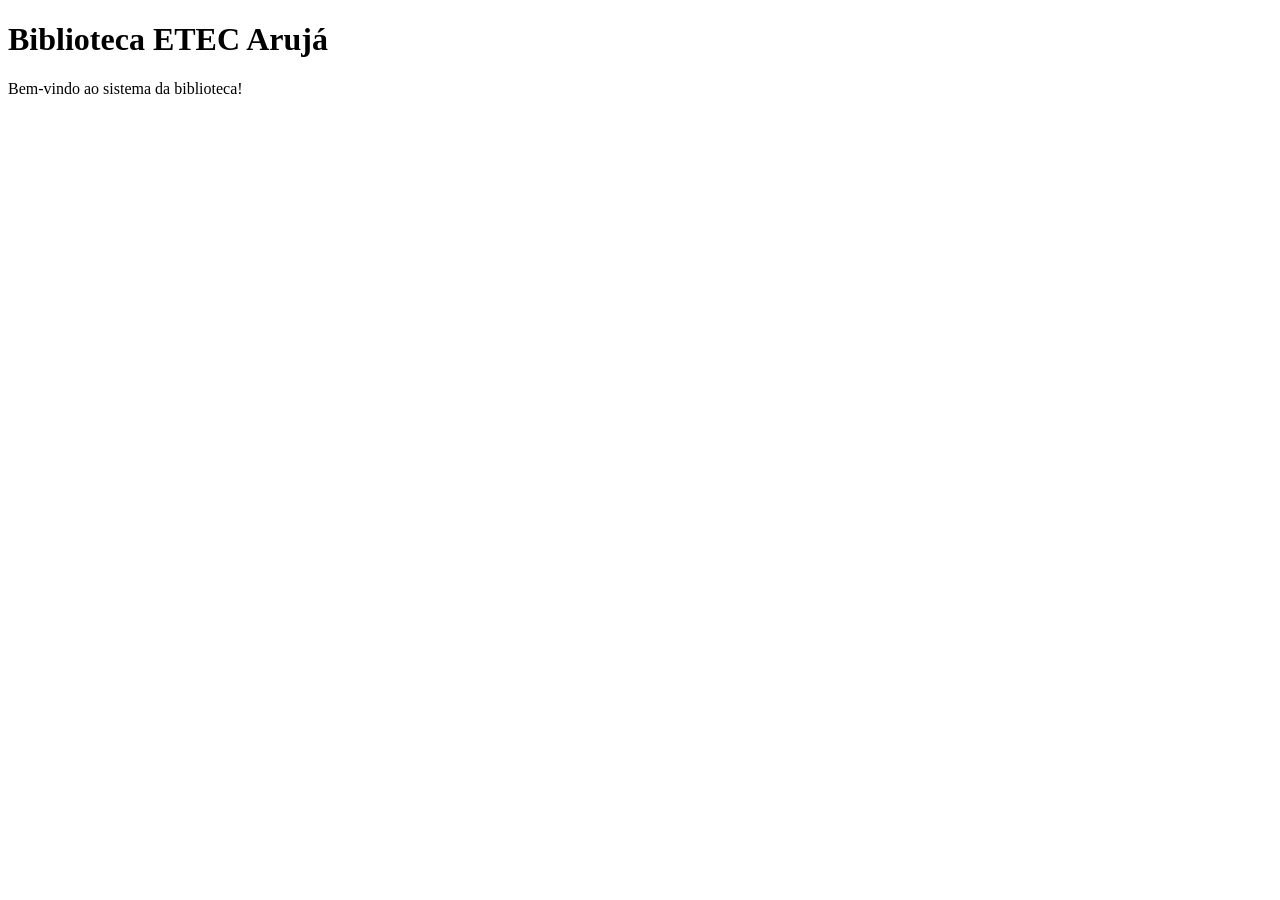
==== assets/teste.html @ e201c1d7 "Adiciona arquivo HTML de teste" ====
<!DOCTYPE html>
<html lang="pt-BR">
<head>
    <meta charset="UTF-8">
    <meta name="viewport" content="width=device-width, initial-scale=1.0">
    <title>Biblioteca ETEC Arujá</title>
</head>
<body>

    <h1>Biblioteca ETEC Arujá</h1>
    <p>Bem-vindo ao sistema da biblioteca!</p>

</body>
</html>
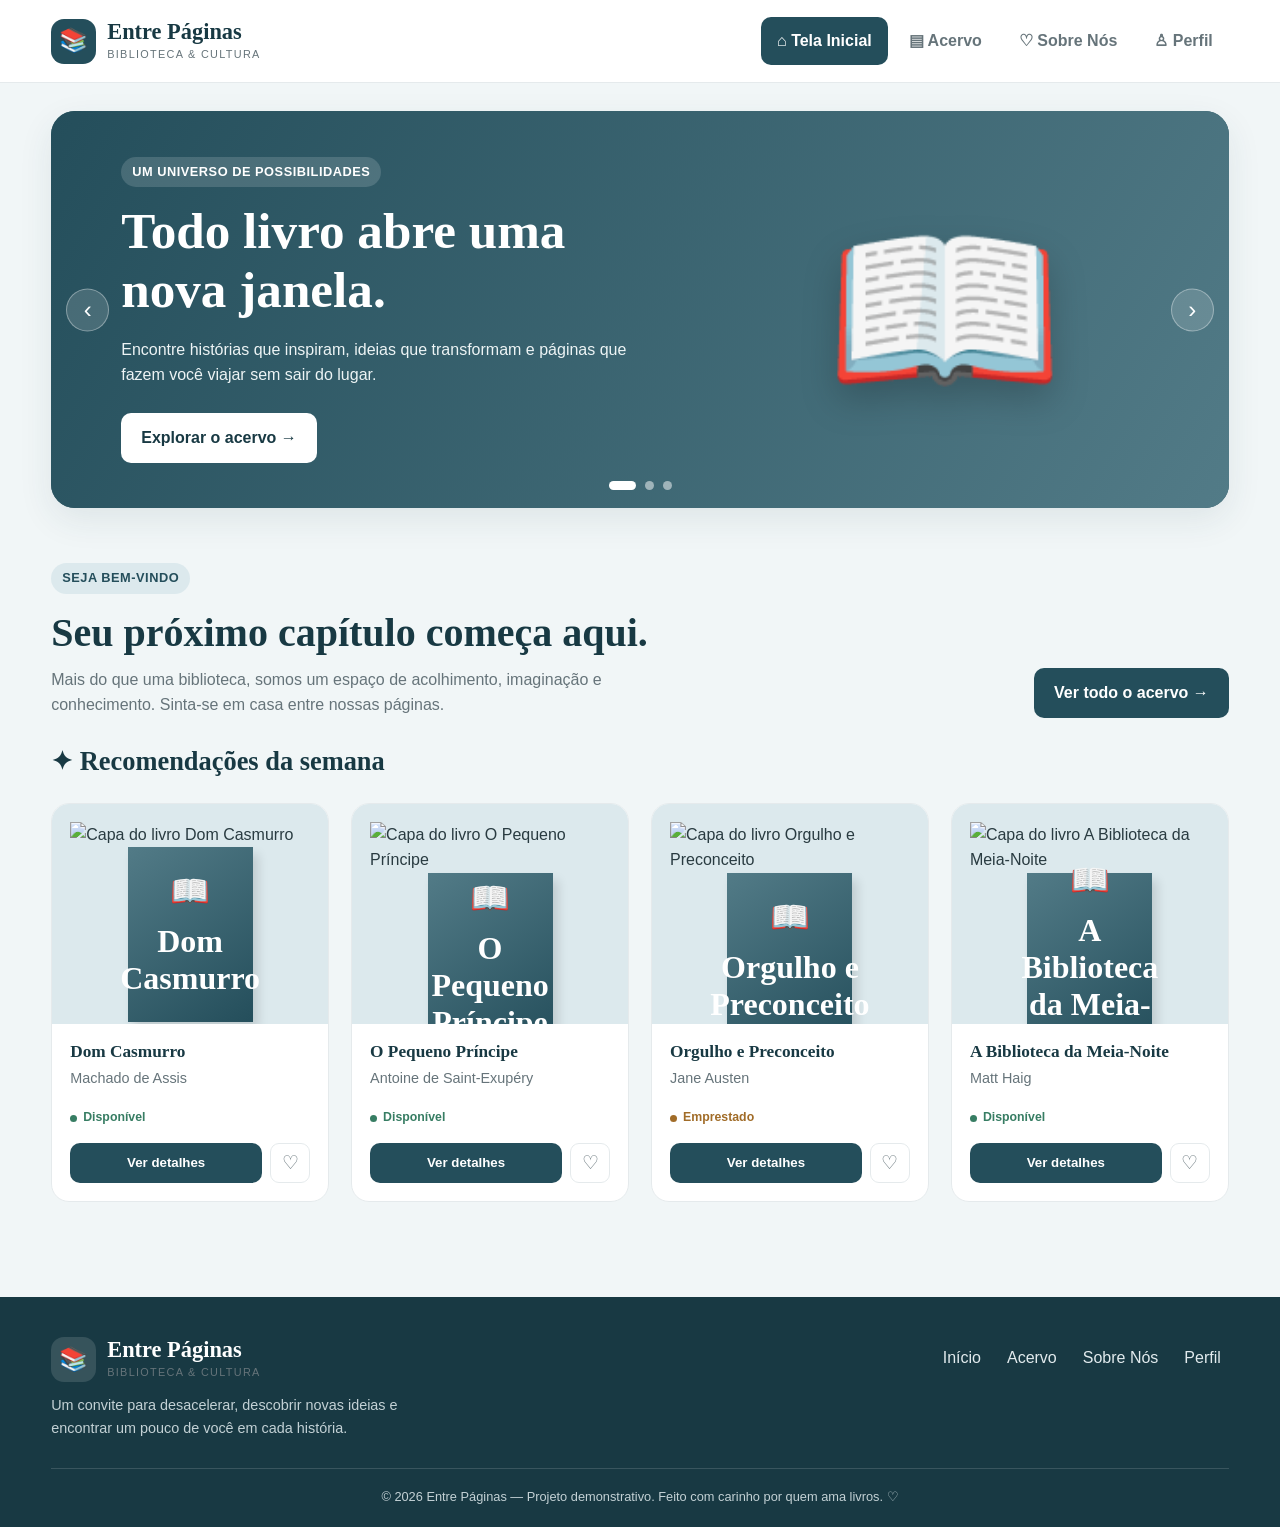
==== commit 2c6f8612: "Atualiza HTML e cadastro de usuários" ====
--- a/assets/teste.html
+++ b/assets/teste.html
@@ -1,15 +1,2167 @@
-
 <!DOCTYPE html>
 <html lang="pt-BR">
 <head>
-    <meta charset="UTF-8">
-    <meta name="viewport" content="width=device-width, initial-scale=1.0">
-    <title>Biblioteca ETEC Arujá</title>
+  <meta charset="UTF-8">
+  <meta name="viewport" content="width=device-width, initial-scale=1.0">
+  <meta name="theme-color" content="#244e5b">
+  <meta name="description" content="Descubra livros, participe de eventos e explore nossa biblioteca literária.">
+  <title>Entre Páginas | Biblioteca Literária</title>
+
+  <style>
+    /* ========================================
+       1. IDENTIDADE VISUAL E CONFIGURAÇÕES
+    ======================================== */
+    :root {
+      --azul-petroleo: #244e5b;
+      --azul-escuro: #183943;
+      --azul-medio: #688b98;
+      --azul-claro: #dce9ed;
+      --azul-gelo: #f1f6f7;
+      --branco: #ffffff;
+      --cinza: #66747a;
+      --cinza-claro: #e5eaec;
+      --texto: #293b41;
+      --verde: #377d63;
+      --dourado: #c49a58;
+      --sombra: 0 12px 35px rgba(31, 65, 76, 0.09);
+      --raio: 18px;
+    }
+
+    * {
+      margin: 0;
+      padding: 0;
+      box-sizing: border-box;
+    }
+
+    html {
+      scroll-behavior: smooth;
+      scroll-padding-top: 100px;
+    }
+
+    body {
+      font-family: "Segoe UI", Arial, sans-serif;
+      background: var(--azul-gelo);
+      color: var(--texto);
+      line-height: 1.6;
+    }
+
+    button, input {
+      font: inherit;
+    }
+
+    button {
+      cursor: pointer;
+    }
+
+    button:focus-visible, input:focus-visible, a:focus-visible {
+      outline: 3px solid var(--dourado);
+      outline-offset: 3px;
+    }
+
+    img {
+      max-width: 100%;
+      display: block;
+    }
+
+    .container {
+      width: min(1180px, 92%);
+      margin: 0 auto;
+    }
+
+    .botao {
+      border: none;
+      border-radius: 10px;
+      padding: 12px 20px;
+      background: var(--azul-petroleo);
+      color: var(--branco);
+      font-weight: 600;
+      transition: background .25s, transform .25s;
+    }
+
+    .botao:hover {
+      background: var(--azul-escuro);
+      transform: translateY(-2px);
+    }
+
+    .botao-secundario {
+      background: var(--branco);
+      color: var(--azul-petroleo);
+      border: 1px solid var(--azul-claro);
+    }
+
+    .botao-secundario:hover {
+      background: var(--azul-claro);
+      color: var(--azul-escuro);
+    }
+
+    .secao {
+      padding: 65px 0;
+    }
+
+    .titulo-secao {
+      color: var(--azul-escuro);
+      font-family: Georgia, "Times New Roman", serif;
+      font-size: clamp(1.8rem, 4vw, 2.5rem);
+      margin-bottom: 10px;
+      line-height: 1.2;
+    }
+
+    .subtitulo-secao {
+      color: var(--cinza);
+      margin-bottom: 30px;
+    }
+
+    .etiqueta {
+      display: inline-block;
+      color: var(--azul-petroleo);
+      background: var(--azul-claro);
+      padding: 5px 11px;
+      border-radius: 30px;
+      font-size: .8rem;
+      font-weight: 700;
+      letter-spacing: .04em;
+      margin-bottom: 15px;
+    }
+
+    /* ========================================
+       2. CABEÇALHO E MENU SUPERIOR FIXO
+    ======================================== */
+    .navbar-superior {
+      position: sticky;
+      top: 0;
+      z-index: 1000;
+      background: rgba(255, 255, 255, .96);
+      backdrop-filter: blur(12px);
+      border-bottom: 1px solid var(--cinza-claro);
+    }
+
+    .navbar-interno {
+      min-height: 82px;
+      display: flex;
+      align-items: center;
+      justify-content: space-between;
+      gap: 24px;
+    }
+
+    .logo {
+      display: flex;
+      align-items: center;
+      gap: 11px;
+      color: var(--azul-escuro);
+      text-decoration: none;
+      flex-shrink: 0;
+    }
+
+    .logo-icone {
+      width: 45px;
+      height: 45px;
+      display: grid;
+      place-items: center;
+      background: var(--azul-petroleo);
+      color: white;
+      border-radius: 13px;
+      font-size: 1.45rem;
+    }
+
+    .logo-nome {
+      display: block;
+      font: 700 1.4rem Georgia, serif;
+      line-height: 1.2;
+    }
+
+    .logo-descricao {
+      display: block;
+      font-size: .68rem;
+      color: var(--cinza);
+      letter-spacing: .12em;
+      text-transform: uppercase;
+    }
+
+    .navbar-abas {
+      display: flex;
+      align-items: center;
+      gap: 5px;
+    }
+
+    .aba-botao {
+      border: none;
+      background: transparent;
+      color: var(--cinza);
+      padding: 11px 16px;
+      border-radius: 10px;
+      font-weight: 600;
+      transition: all .25s;
+      white-space: nowrap;
+    }
+
+    .aba-botao:hover {
+      background: var(--azul-gelo);
+      color: var(--azul-petroleo);
+    }
+
+    .aba-botao.ativo {
+      background: var(--azul-petroleo);
+      color: white;
+    }
+
+    .menu-mobile {
+      display: none;
+      border: 1px solid var(--cinza-claro);
+      background: white;
+      color: var(--azul-petroleo);
+      border-radius: 9px;
+      padding: 8px 12px;
+      font-size: 1.3rem;
+    }
+
+    /* ========================================
+       3. SISTEMA DE PÁGINAS / SPA
+    ======================================== */
+    .pagina-conteudo {
+      display: none;
+      min-height: 70vh;
+      animation: entrada .4s ease both;
+    }
+
+    .pagina-conteudo.ativa {
+      display: block;
+    }
+
+    @keyframes entrada {
+      from {
+        opacity: 0;
+        transform: translateY(9px);
+      }
+      to {
+        opacity: 1;
+        transform: translateY(0);
+      }
+    }
+
+    /* ========================================
+       4. CARROSSEL DA TELA INICIAL
+    ======================================== */
+    .carrossel-container {
+      position: relative;
+      overflow: hidden;
+      min-height: 390px;
+      margin-top: 28px;
+      border-radius: 24px;
+      background: var(--azul-petroleo);
+      color: white;
+      box-shadow: var(--sombra);
+    }
+
+    .carrossel-slides {
+      position: relative;
+      min-height: 390px;
+    }
+
+    .slide {
+      position: absolute;
+      inset: 0;
+      display: grid;
+      grid-template-columns: 1.15fr .85fr;
+      align-items: center;
+      gap: 30px;
+      padding: 45px 70px;
+      opacity: 0;
+      visibility: hidden;
+      transform: translateX(18px);
+      transition: opacity .55s ease, transform .55s ease, visibility .55s;
+      background: linear-gradient(120deg, #244e5b, #527b87);
+    }
+
+    .slide:nth-child(2) {
+      background: linear-gradient(120deg, #374e59, #829da5);
+    }
+
+    .slide:nth-child(3) {
+      background: linear-gradient(120deg, #244e5b, #777b79);
+    }
+
+    .slide.ativo {
+      position: relative;
+      opacity: 1;
+      visibility: visible;
+      transform: translateX(0);
+    }
+
+    .slide-texto {
+      max-width: 560px;
+    }
+
+    .slide .etiqueta {
+      background: rgba(255,255,255,.15);
+      color: white;
+    }
+
+    .slide h2 {
+      font: 700 clamp(2rem, 4vw, 3.3rem)/1.15 Georgia, serif;
+      margin-bottom: 17px;
+    }
+
+    .slide p {
+      color: #edf4f5;
+      margin-bottom: 25px;
+      max-width: 510px;
+    }
+
+    .slide .botao {
+      background: white;
+      color: var(--azul-escuro);
+    }
+
+    .slide-ilustracao {
+      display: grid;
+      place-items: center;
+      min-height: 240px;
+      font-size: clamp(7rem, 16vw, 12rem);
+      filter: drop-shadow(0 16px 18px rgba(0,0,0,.2));
+    }
+
+    .carrossel-seta {
+      position: absolute;
+      z-index: 3;
+      top: 50%;
+      transform: translateY(-50%);
+      width: 43px;
+      height: 43px;
+      border-radius: 50%;
+      border: 1px solid rgba(255,255,255,.35);
+      background: rgba(255,255,255,.15);
+      color: white;
+      font-size: 1.5rem;
+      display: grid;
+      place-items: center;
+      transition: background .2s;
+    }
+
+    .carrossel-seta:hover {
+      background: rgba(255,255,255,.3);
+    }
+
+    .carrossel-anterior { left: 15px; }
+    .carrossel-proximo { right: 15px; }
+
+    .carrossel-indicadores {
+      position: absolute;
+      bottom: 18px;
+      left: 0;
+      right: 0;
+      display: flex;
+      justify-content: center;
+      gap: 9px;
+      z-index: 5;
+    }
+
+    .indicador {
+      border: none;
+      width: 9px;
+      height: 9px;
+      border-radius: 50px;
+      background: rgba(255,255,255,.5);
+      transition: width .25s, background .25s;
+    }
+
+    .indicador.ativo {
+      width: 27px;
+      background: white;
+    }
+
+    /* ========================================
+       5. BOAS-VINDAS E RECOMENDAÇÕES
+    ======================================== */
+    .boas-vindas {
+      padding-top: 55px;
+    }
+
+    .boas-vindas-topo {
+      display: flex;
+      align-items: end;
+      justify-content: space-between;
+      gap: 20px;
+      margin-bottom: 28px;
+    }
+
+    .boas-vindas-topo p {
+      max-width: 640px;
+      color: var(--cinza);
+    }
+
+    .grade-livros {
+      display: grid;
+      grid-template-columns: repeat(4, minmax(0, 1fr));
+      gap: 22px;
+    }
+
+    .card-livro {
+      min-width: 0;
+      background: white;
+      border: 1px solid var(--cinza-claro);
+      border-radius: var(--raio);
+      overflow: hidden;
+      transition: transform .25s, box-shadow .25s;
+    }
+
+    .card-livro:hover {
+      transform: translateY(-5px);
+      box-shadow: var(--sombra);
+    }
+
+    .livro-capa {
+      height: 220px;
+      position: relative;
+      overflow: hidden;
+      display: grid;
+      place-items: center;
+      padding: 18px;
+      background: #dce9ed;
+    }
+
+    .livro-capa img {
+      width: 100%;
+      height: 100%;
+      object-fit: contain;
+      transition: transform .3s;
+    }
+
+    .card-livro:hover .livro-capa img {
+      transform: scale(1.04);
+    }
+
+    .livro-fallback {
+      width: 125px;
+      height: 175px;
+      display: flex;
+      flex-direction: column;
+      justify-content: center;
+      align-items: center;
+      gap: 13px;
+      padding: 15px;
+      color: white;
+      text-align: center;
+      font: 700 1.05rem Georgia, serif;
+      box-shadow: 5px 7px 10px #0002;
+      background: linear-gradient(145deg, #527b87, #244e5b);
+    }
+
+    .livro-fallback span {
+      font-size: 2rem;
+    }
+
+    .livro-info {
+      padding: 18px;
+    }
+
+    .livro-info h3 {
+      font: 700 1.08rem Georgia, serif;
+      color: var(--azul-escuro);
+      margin-bottom: 5px;
+    }
+
+    .livro-autor {
+      font-size: .9rem;
+      color: var(--cinza);
+      margin-bottom: 14px;
+    }
+
+    .status-livro {
+      display: inline-flex;
+      align-items: center;
+      gap: 6px;
+      font-size: .77rem;
+      font-weight: 700;
+      margin-bottom: 15px;
+    }
+
+    .status-livro::before {
+      content: "";
+      width: 7px;
+      height: 7px;
+      border-radius: 50%;
+      background: currentColor;
+    }
+
+    .disponivel { color: var(--verde); }
+    .emprestado { color: #a16c28; }
+
+    .livro-acoes {
+      display: flex;
+      gap: 8px;
+      align-items: center;
+    }
+
+    .livro-acoes .botao {
+      padding: 9px 12px;
+      font-size: .83rem;
+      flex: 1;
+    }
+
+    .favorito-botao {
+      background: white;
+      color: var(--cinza);
+      border: 1px solid var(--cinza-claro);
+      border-radius: 9px;
+      width: 40px;
+      height: 40px;
+      flex-shrink: 0;
+      font-size: 1.2rem;
+    }
+
+    .favorito-botao.marcado {
+      color: #c34d65;
+      background: #fff0f3;
+      border-color: #f3c5ce;
+    }
+
+    /* ========================================
+       6. BARRA DE BUSCA E FILTROS
+    ======================================== */
+    .acervo-cabecalho {
+      padding: 48px 0 30px;
+      background: linear-gradient(120deg, #dce9ed, #f1f6f7);
+    }
+
+    .acervo-cabecalho p {
+      color: var(--cinza);
+      margin-top: 10px;
+    }
+
+    .busca-container {
+      margin-top: 25px;
+      display: flex;
+      gap: 12px;
+      max-width: 700px;
+    }
+
+    .busca-input {
+      min-width: 0;
+      flex: 1;
+      padding: 14px 17px;
+      border: 1px solid #d1dfe3;
+      background: white;
+      color: var(--texto);
+      border-radius: 11px;
+    }
+
+    .filtros-acervo {
+      display: flex;
+      gap: 10px;
+      flex-wrap: wrap;
+      margin-bottom: 25px;
+    }
+
+    .filtro-botao {
+      background: white;
+      border: 1px solid var(--cinza-claro);
+      color: var(--cinza);
+      border-radius: 25px;
+      padding: 8px 16px;
+      font-size: .9rem;
+    }
+
+    .filtro-botao.ativo {
+      background: var(--azul-petroleo);
+      color: white;
+      border-color: var(--azul-petroleo);
+    }
+
+    .resultado-contagem {
+      color: var(--cinza);
+      font-size: .9rem;
+      margin-bottom: 20px;
+    }
+
+    .mensagem-vazia {
+      padding: 40px 20px;
+      background: white;
+      border-radius: var(--raio);
+      text-align: center;
+      color: var(--cinza);
+    }
+
+    /* ========================================
+       7. SOBRE NÓS
+    ======================================== */
+    .sobre-intro {
+      display: grid;
+      grid-template-columns: 1fr 1fr;
+      gap: 45px;
+      align-items: center;
+    }
+
+    .sobre-ilustracao {
+      min-height: 340px;
+      display: grid;
+      place-items: center;
+      border-radius: 24px;
+      background: linear-gradient(140deg, #dce9ed, #b7cdd3);
+      font-size: 10rem;
+    }
+
+    .sobre-texto p {
+      color: var(--cinza);
+      margin: 16px 0;
+    }
+
+    .valores-grade {
+      display: grid;
+      grid-template-columns: repeat(3, 1fr);
+      gap: 20px;
+      margin-top: 45px;
+    }
+
+    .valor-card {
+      background: white;
+      border: 1px solid var(--cinza-claro);
+      padding: 27px;
+      border-radius: var(--raio);
+    }
+
+    .valor-icone {
+      width: 50px;
+      height: 50px;
+      border-radius: 14px;
+      background: var(--azul-claro);
+      display: grid;
+      place-items: center;
+      font-size: 1.5rem;
+      margin-bottom: 17px;
+    }
+
+    .valor-card h3 {
+      font: 700 1.2rem Georgia, serif;
+      margin-bottom: 10px;
+      color: var(--azul-escuro);
+    }
+
+    .valor-card p {
+      font-size: .92rem;
+      color: var(--cinza);
+    }
+
+    .contato-grade {
+      display: grid;
+      grid-template-columns: 1fr 1fr;
+      gap: 22px;
+      margin-top: 35px;
+    }
+
+    .contato-card {
+      background: white;
+      padding: 28px;
+      border-radius: var(--raio);
+      border: 1px solid var(--cinza-claro);
+    }
+
+    .contato-card p {
+      color: var(--cinza);
+      margin-top: 10px;
+    }
+
+    /* ========================================
+       8. PERFIL DO LEITOR
+    ======================================== */
+    .perfil-cabecalho {
+      padding: 48px 0;
+      background: linear-gradient(120deg, #dce9ed, #f1f6f7);
+    }
+
+    .perfil-identidade {
+      display: flex;
+      align-items: center;
+      gap: 22px;
+    }
+
+    .avatar {
+      width: 90px;
+      height: 90px;
+      flex-shrink: 0;
+      border-radius: 50%;
+      background: var(--azul-petroleo);
+      color: white;
+      display: grid;
+      place-items: center;
+      font-size: 2rem;
+      border: 5px solid white;
+      box-shadow: var(--sombra);
+    }
+
+    .perfil-identidade h1 {
+      font: 700 2rem Georgia, serif;
+      color: var(--azul-escuro);
+    }
+
+    .perfil-identidade p {
+      color: var(--cinza);
+    }
+
+    .perfil-resumo {
+      display: grid;
+      grid-template-columns: repeat(3, 1fr);
+      gap: 18px;
+      margin-top: 30px;
+    }
+
+    .estatistica-card {
+      padding: 22px;
+      background: white;
+      border: 1px solid var(--cinza-claro);
+      border-radius: var(--raio);
+    }
+
+    .estatistica-card span {
+      color: var(--cinza);
+      font-size: .9rem;
+    }
+
+    .estatistica-card strong {
+      display: block;
+      color: var(--azul-petroleo);
+      font-size: 2rem;
+      margin-top: 6px;
+    }
+
+    .perfil-bloco {
+      margin-top: 38px;
+    }
+
+    .perfil-bloco h2 {
+      font: 700 1.6rem Georgia, serif;
+      margin-bottom: 20px;
+      color: var(--azul-escuro);
+    }
+
+    .emprestimo-item {
+      display: flex;
+      align-items: center;
+      justify-content: space-between;
+      gap: 18px;
+      background: white;
+      padding: 20px;
+      border-radius: 14px;
+      border: 1px solid var(--cinza-claro);
+      margin-bottom: 12px;
+    }
+
+    .emprestimo-item p {
+      color: var(--cinza);
+      font-size: .9rem;
+    }
+
+    .perfil-vazio {
+      padding: 25px;
+      background: white;
+      border-radius: 14px;
+      color: var(--cinza);
+      border: 1px solid var(--cinza-claro);
+    }
+
+    /* ========================================
+       9. RODAPÉ
+    ======================================== */
+    .rodape {
+      background: var(--azul-escuro);
+      color: white;
+      margin-top: 30px;
+      padding: 40px 0 20px;
+    }
+
+    .rodape-superior {
+      display: flex;
+      justify-content: space-between;
+      align-items: start;
+      gap: 25px;
+      padding-bottom: 28px;
+    }
+
+    .rodape .logo {
+      color: white;
+    }
+
+    .rodape .logo-icone {
+      background: rgba(255,255,255,.13);
+    }
+
+    .rodape p {
+      color: #c3d1d5;
+      font-size: .9rem;
+      max-width: 390px;
+      margin-top: 12px;
+    }
+
+    .rodape-links {
+      display: flex;
+      gap: 10px;
+      flex-wrap: wrap;
+    }
+
+    .rodape-links button {
+      border: none;
+      background: transparent;
+      color: #e2ebee;
+      padding: 8px;
+    }
+
+    .rodape-links button:hover {
+      text-decoration: underline;
+    }
+
+    .rodape-final {
+      border-top: 1px solid #ffffff24;
+      padding-top: 18px;
+      text-align: center;
+      color: #c3d1d5;
+      font-size: .8rem;
+    }
+
+    /* ========================================
+       10. NOTIFICAÇÕES E MODAL
+    ======================================== */
+    .notificacao {
+      position: fixed;
+      bottom: 22px;
+      right: 22px;
+      z-index: 2000;
+      width: min(370px, calc(100% - 44px));
+      padding: 16px 20px;
+      background: var(--azul-escuro);
+      color: white;
+      border-radius: 12px;
+      box-shadow: var(--sombra);
+      opacity: 0;
+      transform: translateY(15px);
+      pointer-events: none;
+      transition: opacity .25s, transform .25s;
+    }
+
+    .notificacao.visivel {
+      opacity: 1;
+      transform: translateY(0);
+    }
+
+    .modal-fundo {
+      position: fixed;
+      inset: 0;
+      z-index: 3000;
+      padding: 20px;
+      background: rgba(16, 36, 42, .65);
+      display: none;
+      place-items: center;
+    }
+
+    .modal-fundo.aberto {
+      display: grid;
+    }
+
+    .modal-conteudo {
+      width: min(480px, 100%);
+      background: white;
+      border-radius: 20px;
+      padding: 30px;
+      box-shadow: var(--sombra);
+      animation: entrada .25s ease;
+    }
+
+    .modal-topo {
+      display: flex;
+      justify-content: space-between;
+      gap: 15px;
+      align-items: start;
+      margin-bottom: 15px;
+    }
+
+    .modal-topo h2 {
+      font: 700 1.6rem Georgia, serif;
+      color: var(--azul-escuro);
+    }
+
+    .modal-fechar {
+      border: none;
+      background: var(--azul-gelo);
+      color: var(--azul-petroleo);
+      border-radius: 8px;
+      padding: 5px 11px;
+      font-size: 1.3rem;
+    }
+
+    .modal-conteudo p {
+      color: var(--cinza);
+      margin-bottom: 15px;
+    }
+
+    .modal-acoes {
+      display: flex;
+      gap: 10px;
+      flex-wrap: wrap;
+      margin-top: 22px;
+    }
+
+    /* ========================================
+       11. RESPONSIVIDADE
+    ======================================== */
+    @media (max-width: 950px) {
+      .navbar-interno {
+        flex-wrap: wrap;
+        padding: 14px 0;
+      }
+
+      .grade-livros {
+        grid-template-columns: repeat(3, minmax(0, 1fr));
+      }
+
+      .slide {
+        padding: 40px 55px;
+      }
+
+      .slide-ilustracao {
+        font-size: 8rem;
+      }
+    }
+
+    @media (max-width: 700px) {
+      .navbar-interno {
+        min-height: 72px;
+      }
+
+      .menu-mobile {
+        display: block;
+      }
+
+      .navbar-abas {
+        display: none;
+        width: 100%;
+        flex-direction: column;
+        align-items: stretch;
+        padding-bottom: 5px;
+      }
+
+      .navbar-abas.aberto {
+        display: flex;
+      }
+
+      .aba-botao {
+        text-align: left;
+        padding: 12px 15px;
+      }
+
+      .carrossel-container {
+        margin-top: 18px;
+        border-radius: 18px;
+      }
+
+      .carrossel-slides {
+        min-height: 510px;
+      }
+
+      .slide {
+        grid-template-columns: 1fr;
+        grid-template-rows: 1fr auto;
+        gap: 5px;
+        padding: 35px 38px 55px;
+        text-align: center;
+      }
+
+      .slide-texto {
+        margin: auto;
+      }
+
+      .slide-ilustracao {
+        min-height: 115px;
+        font-size: 5rem;
+      }
+
+      .carrossel-anterior { left: 7px; }
+      .carrossel-proximo { right: 7px; }
+
+      .boas-vindas-topo {
+        align-items: start;
+        flex-direction: column;
+      }
+
+      .grade-livros {
+        grid-template-columns: repeat(2, minmax(0, 1fr));
+        gap: 14px;
+      }
+
+      .livro-capa {
+        height: 175px;
+        padding: 12px;
+      }
+
+      .livro-fallback {
+        width: 100px;
+        height: 140px;
+        font-size: .9rem;
+      }
+
+      .livro-info {
+        padding: 13px;
+      }
+
+      .livro-info h3 {
+        font-size: .98rem;
+      }
+
+      .livro-acoes {
+        flex-wrap: wrap;
+      }
+
+      .livro-acoes .botao {
+        padding: 8px;
+      }
+
+      .sobre-intro {
+        grid-template-columns: 1fr;
+        gap: 25px;
+      }
+
+      .sobre-ilustracao {
+        min-height: 230px;
+        font-size: 7rem;
+      }
+
+      .valores-grade {
+        grid-template-columns: 1fr;
+      }
+
+      .contato-grade {
+        grid-template-columns: 1fr;
+      }
+
+      .perfil-resumo {
+        grid-template-columns: 1fr;
+      }
+
+      .perfil-identidade h1 {
+        font-size: 1.5rem;
+      }
+
+      .avatar {
+        width: 70px;
+        height: 70px;
+      }
+
+      .emprestimo-item {
+        align-items: start;
+        flex-direction: column;
+      }
+
+      .rodape-superior {
+        flex-direction: column;
+      }
+
+      .busca-container {
+        flex-direction: column;
+      }
+
+      .secao {
+        padding: 45px 0;
+      }
+    }
+
+    @media (max-width: 370px) {
+      .grade-livros {
+        grid-template-columns: 1fr;
+      }
+
+      .livro-capa {
+        height: 220px;
+      }
+
+      .livro-fallback {
+        width: 125px;
+        height: 175px;
+      }
+
+      .logo-nome {
+        font-size: 1.2rem;
+      }
+    }
+
+    @media (prefers-reduced-motion: reduce) {
+      *, *::before, *::after {
+        scroll-behavior: auto !important;
+        animation-duration: .01ms !important;
+        transition-duration: .01ms !important;
+      }
+    }
+  </style>
 </head>
+
 <body>
 
-    <h1>Biblioteca ETEC Arujá</h1>
-    <p>Bem-vindo ao sistema da biblioteca!</p>
+  <!-- ======================================
+       CABEÇALHO E NAVEGAÇÃO
+  ======================================= -->
+  <header class="navbar-superior">
+    <div class="container navbar-interno">
+
+      <a href="#inicio" class="logo" aria-label="Entre Páginas - Tela Inicial">
+        <span class="logo-icone" aria-hidden="true">📚</span>
+        <span>
+          <span class="logo-nome">Entre Páginas</span>
+          <span class="logo-descricao">Biblioteca & Cultura</span>
+        </span>
+      </a>
+
+      <button class="menu-mobile" id="menuMobile"
+        aria-label="Abrir menu" aria-expanded="false"
+        aria-controls="navbarAbas">☰</button>
+
+      <nav class="navbar-abas" id="navbarAbas" aria-label="Navegação principal">
+        <button class="aba-botao ativo" data-pagina="inicio">⌂ Tela Inicial</button>
+        <button class="aba-botao" data-pagina="acervo">▤ Acervo</button>
+        <button class="aba-botao" data-pagina="sobre">♡ Sobre Nós</button>
+        <button class="aba-botao" data-pagina="perfil">♙ Perfil</button>
+      </nav>
+
+    </div>
+  </header>
+
+  <main>
+
+    <!-- ====================================
+         PÁGINA 1: TELA INICIAL
+    ===================================== -->
+    <section class="pagina-conteudo ativa" id="pagina-inicio"
+      aria-label="Tela Inicial">
+
+      <div class="container">
+        <div class="carrossel-container" aria-roledescription="carrossel"
+          aria-label="Destaques da biblioteca">
+
+          <div class="carrossel-slides" id="carrosselSlides">
+
+            <article class="slide ativo" aria-label="Slide 1 de 3">
+              <div class="slide-texto">
+                <span class="etiqueta">UM UNIVERSO DE POSSIBILIDADES</span>
+                <h2>Todo livro abre uma nova janela.</h2>
+                <p>
+                  Encontre histórias que inspiram, ideias que transformam
+                  e páginas que fazem você viajar sem sair do lugar.
+                </p>
+                <button class="botao" data-ir="acervo">Explorar o acervo →</button>
+              </div>
+              <div class="slide-ilustracao" aria-hidden="true">📖</div>
+            </article>
+
+            <article class="slide" aria-label="Slide 2 de 3">
+              <div class="slide-texto">
+                <span class="etiqueta">AGENDA CULTURAL</span>
+                <h2>Encontros que nascem da leitura.</h2>
+                <p>
+                  Descubra rodas de leitura, conversas literárias e
+                  atividades para compartilhar o prazer de ler.
+                </p>
+                <button class="botao" data-ir="sobre">Conheça a biblioteca →</button>
+              </div>
+              <div class="slide-ilustracao" aria-hidden="true">☕</div>
+            </article>
+
+            <article class="slide" aria-label="Slide 3 de 3">
+              <div class="slide-texto">
+                <span class="etiqueta">NOVIDADES DO ACERVO</span>
+                <h2>Sua próxima história favorita espera por você.</h2>
+                <p>
+                  Explore clássicos, romances, fantasia e descobertas
+                  literárias para todos os momentos.
+                </p>
+                <button class="botao" data-ir="acervo">Descobrir livros →</button>
+              </div>
+              <div class="slide-ilustracao" aria-hidden="true">✨</div>
+            </article>
+
+          </div>
+
+          <button class="carrossel-seta carrossel-anterior"
+            id="slideAnterior" aria-label="Slide anterior">‹</button>
+          <button class="carrossel-seta carrossel-proximo"
+            id="slideProximo" aria-label="Próximo slide">›</button>
+
+          <div class="carrossel-indicadores" id="indicadores"
+            aria-label="Selecionar slide">
+            <button class="indicador ativo" aria-label="Ir para slide 1"
+              aria-pressed="true"></button>
+            <button class="indicador" aria-label="Ir para slide 2"
+              aria-pressed="false"></button>
+            <button class="indicador" aria-label="Ir para slide 3"
+              aria-pressed="false"></button>
+          </div>
+        </div>
+      </div>
+
+      <section class="secao boas-vindas">
+        <div class="container">
+
+          <div class="boas-vindas-topo">
+            <div>
+              <span class="etiqueta">SEJA BEM-VINDO</span>
+              <h1 class="titulo-secao">Seu próximo capítulo começa aqui.</h1>
+              <p>
+                Mais do que uma biblioteca, somos um espaço de acolhimento,
+                imaginação e conhecimento. Sinta-se em casa entre nossas páginas.
+              </p>
+            </div>
+            <button class="botao" data-ir="acervo">Ver todo o acervo →</button>
+          </div>
+
+          <h2 class="titulo-secao" style="font-size:1.65rem;margin-bottom:25px">
+            ✦ Recomendações da semana
+          </h2>
+
+          <div class="grade-livros" id="livrosRecomendados"></div>
+
+        </div>
+      </section>
+    </section>
+
+    <!-- ====================================
+         PÁGINA 2: ACERVO
+    ===================================== -->
+    <section class="pagina-conteudo" id="pagina-acervo" aria-label="Acervo">
+
+      <div class="acervo-cabecalho">
+        <div class="container">
+          <span class="etiqueta">ENCONTRE SUA PRÓXIMA LEITURA</span>
+          <h1 class="titulo-secao">Nosso Acervo</h1>
+          <p>Histórias, conhecimentos e universos inteiros esperando por você.</p>
+
+          <form class="busca-container" id="formBusca" role="search">
+            <input class="busca-input" id="campoBusca" type="search"
+              placeholder="Buscar por título ou autor..."
+              aria-label="Buscar livros por título ou autor">
+            <button class="botao" type="submit">⌕ Buscar</button>
+          </form>
+        </div>
+      </div>
+
+      <section class="secao">
+        <div class="container">
+
+          <div class="filtros-acervo" aria-label="Filtrar livros">
+            <button class="filtro-botao ativo" data-filtro="todos">Todos os livros</button>
+            <button class="filtro-botao" data-filtro="disponivel">Disponíveis</button>
+            <button class="filtro-botao" data-filtro="emprestado">Emprestados</button>
+            <button class="filtro-botao" data-filtro="favoritos">♥ Favoritos</button>
+          </div>
+
+          <p class="resultado-contagem" id="resultadoContagem"
+            aria-live="polite"></p>
+
+          <div class="grade-livros" id="gradeAcervo"></div>
+
+          <div class="mensagem-vazia" id="mensagemVazia" hidden>
+            <p style="font-size:2rem">🔎</p>
+            <h2>Nenhum livro encontrado</h2>
+            <p>Tente pesquisar outro título ou autor.</p>
+          </div>
+
+        </div>
+      </section>
+    </section>
+
+    <!-- ====================================
+         PÁGINA 3: SOBRE NÓS
+    ===================================== -->
+    <section class="pagina-conteudo" id="pagina-sobre" aria-label="Sobre Nós">
+
+      <section class="secao">
+        <div class="container">
+
+          <div class="sobre-intro">
+            <div class="sobre-texto">
+              <span class="etiqueta">NOSSA ESSÊNCIA</span>
+              <h1 class="titulo-secao">Um lugar onde as histórias encontram pessoas.</h1>
+
+              <p>
+                📚 Muito mais que livros: um mundo de histórias!
+              </p>
+
+              <p>
+                Desde 1960, a Biblioteca Municipal Professora Alda Martins Soncini faz parte da história de Arujá. Entre páginas, sonhos e descobertas, ela se tornou um espaço onde o conhecimento atravessa gerações e a imaginação não conhece limites.
+              </p>
+
+              <p>
+               Imagine quantas histórias já passaram por suas estantes e quantos sonhos começaram com um simples livro. Mais do que um lugar de leitura, a biblioteca é um convite para viajar sem sair do lugar, descobrir novos mundos e escrever os próximos capítulos da sua própria história.
+              </p>
+
+              <p>
+Entre, explore e descubra: sua próxima grande aventura pode estar esperando por você em uma página.✨
+              </p>
+
+              <p>
+📍 Onde nos encontrar? 
+Rua São Paulo, nº 110 — Jardim Planalto, Arujá – SP.
+
+🕒 Horário de funcionamento
+De segunda a sexta-feira, das 8h às 17h.
+
+📞 Informações: (11) 4653-4042
+              </p>
+
+              <p>
+                💌 Venha descobrir quantas histórias cabem em um só lugar. A próxima pode ser a sua!
+              </p>
+
+              <button class="botao" data-ir="acervo">Conheça nosso acervo</button>
+            </div>
+
+            <div class="sobre-ilustracao" role="img"
+              aria-label="Ilustração de livros e café">📚☕</div>
+          </div>
+
+          <div class="valores-grade">
+
+            <article class="valor-card">
+              <div class="valor-icone" aria-hidden="true">🎯</div>
+              <h3>Nossa missão</h3>
+              <p>
+                Democratizar o acesso à leitura, estimular o pensamento
+                crítico e tornar o conhecimento acessível a todos.
+              </p>
+            </article>
+
+            <article class="valor-card">
+              <div class="valor-icone" aria-hidden="true">🌿</div>
+              <h3>Nossa visão</h3>
+              <p>
+                Ser um espaço de referência em acolhimento, cultura e
+                incentivo à formação de novos leitores.
+              </p>
+            </article>
+
+            <article class="valor-card">
+              <div class="valor-icone" aria-hidden="true">🤍</div>
+              <h3>Nossos valores</h3>
+              <p>
+                Respeito, inclusão, curiosidade, criatividade, diversidade
+                cultural e amor pelo conhecimento.
+              </p>
+            </article>
+
+          </div>
+
+          <div class="contato-grade">
+
+            <article class="contato-card">
+              <span class="etiqueta">VISITE-NOS</span>
+              <h2 class="titulo-secao" style="font-size:1.5rem">Horário de funcionamento</h2>
+              <p>Segunda a sexta: 9h às 19h</p>
+              <p>Sábados: 9h às 14h</p>
+              <p>Domingos e feriados: fechado</p>
+              <p style="font-size:.8rem">
+                Horários ilustrativos para o projeto demonstrativo.
+              </p>
+            </article>
+
+            <article class="contato-card">
+              <span class="etiqueta">FALE CONOSCO</span>
+              <h2 class="titulo-secao" style="font-size:1.5rem">Vamos conversar?</h2>
+              <p>✉ contato@entrepaginas.example</p>
+              <p>☎ (11) 0000-0000</p>
+              <p>📍 Endereço a definir</p>
+              <p style="font-size:.8rem">
+                Informações fictícias para demonstração. Substitua-as
+                pelos dados reais da biblioteca.
+              </p>
+            </article>
+
+          </div>
+
+        </div>
+      </section>
+    </section>
+
+    <!-- ====================================
+         PÁGINA 4: PERFIL DO LEITOR
+    ===================================== -->
+    <section class="pagina-conteudo" id="pagina-perfil" aria-label="Perfil">
+
+      <div class="perfil-cabecalho">
+        <div class="container">
+
+          <div class="perfil-identidade">
+            <div class="avatar" aria-hidden="true">L</div>
+            <div>
+              <span class="etiqueta">ESPAÇO DO LEITOR</span>
+              <h1>Olá, Leitor(a)! ✨</h1>
+              <p>Seu cantinho literário pessoal.</p>
+            </div>
+          </div>
+
+          <div class="perfil-resumo">
+            <div class="estatistica-card">
+              <span>Empréstimos ativos</span>
+              <strong id="totalEmprestimos">0</strong>
+            </div>
+            <div class="estatistica-card">
+              <span>Livros favoritos</span>
+              <strong id="totalFavoritos">0</strong>
+            </div>
+            <div class="estatistica-card">
+              <span>Leituras concluídas</span>
+              <strong id="totalLeituras">3</strong>
+            </div>
+          </div>
+
+        </div>
+      </div>
+
+      <section class="secao">
+        <div class="container">
+
+          <div class="perfil-bloco">
+            <h2>📖 Meus empréstimos</h2>
+            <div id="listaEmprestimos"></div>
+          </div>
+
+          <div class="perfil-bloco">
+            <h2>♥ Minha lista de favoritos</h2>
+            <p class="subtitulo-secao">
+              Livros que você guardou para ler depois.
+            </p>
+            <div class="grade-livros" id="gradeFavoritos"></div>
+            <div class="perfil-vazio" id="favoritosVazios" hidden>
+              Você ainda não adicionou livros aos favoritos.
+              Explore o acervo e clique no coração para salvar suas escolhas.
+            </div>
+          </div>
+
+          <div class="perfil-bloco">
+            <h2>ℹ Sobre esta conta</h2>
+            <div class="perfil-vazio">
+              Esta é uma área de leitor demonstrativa. As reservas e os
+              favoritos são guardados neste navegador, mas não existe
+              autenticação nem cadastro real de usuário.
+            </div>
+          </div>
+
+        </div>
+      </section>
+    </section>
+
+  </main>
+
+  <!-- ======================================
+       RODAPÉ
+  ======================================= -->
+  <footer class="rodape">
+    <div class="container">
+
+      <div class="rodape-superior">
+        <div>
+          <a href="#inicio" class="logo" data-ir="inicio">
+            <span class="logo-icone" aria-hidden="true">📚</span>
+            <span>
+              <span class="logo-nome">Entre Páginas</span>
+              <span class="logo-descricao">Biblioteca & Cultura</span>
+            </span>
+          </a>
+          <p>
+            Um convite para desacelerar, descobrir novas ideias e
+            encontrar um pouco de você em cada história.
+          </p>
+        </div>
+
+        <nav class="rodape-links" aria-label="Links do rodapé">
+          <button data-ir="inicio">Início</button>
+          <button data-ir="acervo">Acervo</button>
+          <button data-ir="sobre">Sobre Nós</button>
+          <button data-ir="perfil">Perfil</button>
+        </nav>
+      </div>
+
+      <div class="rodape-final">
+        © <span id="anoAtual"></span> Entre Páginas — Projeto demonstrativo.
+        Feito com carinho por quem ama livros. ♡
+      </div>
+
+    </div>
+  </footer>
+
+  <!-- Notificações acessíveis -->
+  <div class="notificacao" id="notificacao" role="status"
+    aria-live="polite"></div>
+
+  <!-- Janela de detalhes e reservas -->
+  <div class="modal-fundo" id="modalFundo"
+    role="dialog" aria-modal="true" aria-labelledby="modalTitulo">
+    <div class="modal-conteudo">
+      <div class="modal-topo">
+        <h2 id="modalTitulo">Detalhes do livro</h2>
+        <button class="modal-fechar" id="fecharModal"
+          aria-label="Fechar janela">×</button>
+      </div>
+      <div id="modalCorpo"></div>
+      <div class="modal-acoes" id="modalAcoes"></div>
+    </div>
+  </div>
+
+  <script>
+    /* ==========================================
+       1. DADOS DEMONSTRATIVOS DO ACERVO
+       Capas obtidas do serviço Open Library.
+       Os livros, estados e reservas são exemplos.
+    ========================================== */
+
+    const livros = [
+      {
+        id: 1,
+        titulo: "Dom Casmurro",
+        autor: "Machado de Assis",
+        categoria: "Clássico brasileiro",
+        disponivel: true,
+        capa: "https://covers.openlibrary.org/b/isbn/9788594318241-M.jpg",
+        descricao: "Um dos grandes clássicos da literatura brasileira. Bentinho revisita sua história de amor com Capitu, entre memórias, dúvidas e ciúmes."
+      },
+      {
+        id: 2,
+        titulo: "O Pequeno Príncipe",
+        autor: "Antoine de Saint-Exupéry",
+        categoria: "Fábula",
+        disponivel: true,
+        capa: "https://covers.openlibrary.org/b/isbn/9780156012195-M.jpg",
+        descricao: "Uma narrativa poética sobre amizade, afeto e o modo como enxergamos o mundo."
+      },
+      {
+        id: 3,
+        titulo: "Orgulho e Preconceito",
+        autor: "Jane Austen",
+        categoria: "Romance",
+        disponivel: false,
+        capa: "https://covers.openlibrary.org/b/isbn/9780141439518-M.jpg",
+        descricao: "Uma história de relações, primeiras impressões e convenções sociais na Inglaterra do século XIX."
+      },
+      {
+        id: 4,
+        titulo: "A Biblioteca da Meia-Noite",
+        autor: "Matt Haig",
+        categoria: "Ficção",
+        disponivel: true,
+        capa: "https://covers.openlibrary.org/b/isbn/9780525559474-M.jpg",
+        descricao: "Entre possibilidades de vidas diferentes, Nora explora escolhas, arrependimentos e novos caminhos."
+      },
+      {
+        id: 5,
+        titulo: "Harry Potter e a Pedra Filosofal",
+        autor: "J. K. Rowling",
+        categoria: "Fantasia",
+        disponivel: true,
+        capa: "https://covers.openlibrary.org/b/isbn/9780590353427-M.jpg",
+        descricao: "O início da jornada de um jovem que descobre um mundo de magia, amizade e mistérios."
+      },
+      {
+        id: 6,
+        titulo: "A Hora da Estrela",
+        autor: "Clarice Lispector",
+        categoria: "Literatura brasileira",
+        disponivel: false,
+        capa: "https://covers.openlibrary.org/b/isbn/9788520925687-M.jpg",
+        descricao: "A trajetória de Macabéa é narrada em uma obra que provoca reflexões sobre existência e desigualdade."
+      },
+      {
+        id: 7,
+        titulo: "O Hobbit",
+        autor: "J. R. R. Tolkien",
+        categoria: "Fantasia",
+        disponivel: true,
+        capa: "https://covers.openlibrary.org/b/isbn/9780547928227-M.jpg",
+        descricao: "Bilbo Bolseiro deixa sua vida tranquila para participar de uma aventura repleta de perigos e descobertas."
+      },
+      {
+        id: 8,
+        titulo: "1984",
+        autor: "George Orwell",
+        categoria: "Ficção distópica",
+        disponivel: true,
+        capa: "https://covers.openlibrary.org/b/isbn/9780451524935-M.jpg",
+        descricao: "Uma distopia sobre vigilância, manipulação da informação e liberdade individual."
+      },
+      {
+        id: 9,
+        titulo: "Capitães da Areia",
+        autor: "Jorge Amado",
+        categoria: "Literatura brasileira",
+        disponivel: true,
+        capa: "https://covers.openlibrary.org/b/isbn/9788535911695-M.jpg",
+        descricao: "A vida de meninos em situação de abandono nas ruas de Salvador, marcada por amizade e desigualdade."
+      },
+      {
+        id: 10,
+        titulo: "A Revolução dos Bichos",
+        autor: "George Orwell",
+        categoria: "Sátira",
+        disponivel: false,
+        capa: "https://covers.openlibrary.org/b/isbn/9780451526342-M.jpg",
+        descricao: "Uma fábula política sobre poder, manipulação e os rumos de uma revolução."
+      },
+      {
+        id: 11,
+        titulo: "Mulherzinhas",
+        autor: "Louisa May Alcott",
+        categoria: "Romance",
+        disponivel: true,
+        capa: "https://covers.openlibrary.org/b/isbn/9780147514011-M.jpg",
+        descricao: "Acompanhe as irmãs March enquanto amadurecem, enfrentam desafios e descobrem seus próprios sonhos."
+      },
+      {
+        id: 12,
+        titulo: "Coraline",
+        autor: "Neil Gaiman",
+        categoria: "Fantasia",
+        disponivel: true,
+        capa: "https://covers.openlibrary.org/b/isbn/9780380807345-M.jpg",
+        descricao: "Uma garota descobre uma versão inquietante de sua casa e precisa reunir coragem para enfrentar seus segredos."
+      }
+    ];
+
+    /* ==========================================
+       2. ESTADO DA APLICAÇÃO
+       Os dados locais são apenas uma simulação.
+    ========================================== */
+
+    const CHAVE_FAVORITOS = "entrePaginas_favoritos";
+    const CHAVE_EMPRESTIMOS = "entrePaginas_emprestimos";
+
+    function lerArmazenamento(chave, padrao) {
+      try {
+        const valor = localStorage.getItem(chave);
+        return valor ? JSON.parse(valor) : padrao;
+      } catch (erro) {
+        return padrao;
+      }
+    }
+
+    function salvarArmazenamento(chave, valor) {
+      try {
+        localStorage.setItem(chave, JSON.stringify(valor));
+      } catch (erro) {
+        console.warn("Não foi possível salvar os dados neste navegador.");
+      }
+    }
+
+    let favoritos = lerArmazenamento(CHAVE_FAVORITOS, []);
+    let emprestimos = lerArmazenamento(CHAVE_EMPRESTIMOS, []);
+    let filtroAtual = "todos";
+    let buscaAtual = "";
+    let slideAtual = 0;
+    let temporizadorCarrossel;
+    let temporizadorNotificacao;
+
+    favoritos = favoritos.filter(id => livros.some(livro => livro.id === id));
+    emprestimos = emprestimos.filter(id => livros.some(livro => livro.id === id));
+
+    const $ = seletor => document.querySelector(seletor);
+    const $$ = seletor => [...document.querySelectorAll(seletor)];
+
+    /* ==========================================
+       3. TROCA DE ABAS SEM RECARREGAR A PÁGINA
+    ========================================== */
+
+    function mostrarPagina(nome) {
+      const pagina = document.getElementById("pagina-" + nome);
+      if (!pagina) return;
+
+      $$(".pagina-conteudo").forEach(elemento => {
+        elemento.classList.remove("ativa");
+        elemento.setAttribute("aria-hidden", "true");
+      });
+
+      pagina.classList.add("ativa");
+      pagina.setAttribute("aria-hidden", "false");
+
+      $$(".aba-botao").forEach(botao => {
+        const ativo = botao.dataset.pagina === nome;
+        botao.classList.toggle("ativo", ativo);
+        botao.setAttribute("aria-current", ativo ? "page" : "false");
+      });
+
+      $("#navbarAbas").classList.remove("aberto");
+      $("#menuMobile").setAttribute("aria-expanded", "false");
+      $("#menuMobile").setAttribute("aria-label", "Abrir menu");
+
+      if (nome === "perfil") atualizarPerfil();
+
+      window.scrollTo({ top: 0, behavior: "smooth" });
+    }
+
+    $$(".aba-botao").forEach(botao => {
+      botao.addEventListener("click", () => {
+        mostrarPagina(botao.dataset.pagina);
+      });
+    });
+
+    $$("[data-ir]").forEach(botao => {
+      botao.addEventListener("click", () => {
+        mostrarPagina(botao.dataset.ir);
+      });
+    });
+
+    $("#menuMobile").addEventListener("click", () => {
+      const menu = $("#navbarAbas");
+      const aberto = menu.classList.toggle("aberto");
+
+      $("#menuMobile").setAttribute("aria-expanded", String(aberto));
+      $("#menuMobile").setAttribute(
+        "aria-label", aberto ? "Fechar menu" : "Abrir menu"
+      );
+    });
+
+    /* ==========================================
+       4. NOTIFICAÇÕES
+    ========================================== */
+
+    function notificar(mensagem) {
+      const caixa = $("#notificacao");
+      caixa.textContent = mensagem;
+      caixa.classList.add("visivel");
+
+      clearTimeout(temporizadorNotificacao);
+
+      temporizadorNotificacao = setTimeout(() => {
+        caixa.classList.remove("visivel");
+      }, 3200);
+    }
+
+    /* ==========================================
+       5. CARROSSEL AUTOMÁTICO E MANUAL
+    ========================================== */
+
+    const slides = $$(".slide");
+    const indicadores = $$(".indicador");
+    const carrossel = $(".carrossel-container");
+
+    function mostrarSlide(indice) {
+      slideAtual = (indice + slides.length) % slides.length;
+
+      slides.forEach((slide, i) => {
+        const ativo = i === slideAtual;
+        slide.classList.toggle("ativo", ativo);
+        slide.setAttribute("aria-hidden", String(!ativo));
+      });
+
+      indicadores.forEach((indicador, i) => {
+        const ativo = i === slideAtual;
+        indicador.classList.toggle("ativo", ativo);
+        indicador.setAttribute("aria-pressed", String(ativo));
+      });
+    }
+
+    function iniciarCarrossel() {
+      clearInterval(temporizadorCarrossel);
+      temporizadorCarrossel = setInterval(() => {
+        mostrarSlide(slideAtual + 1);
+      }, 6000);
+    }
+
+    function reiniciarCarrossel() {
+      iniciarCarrossel();
+    }
+
+    $("#slideAnterior").addEventListener("click", () => {
+      mostrarSlide(slideAtual - 1);
+      reiniciarCarrossel();
+    });
+
+    $("#slideProximo").addEventListener("click", () => {
+      mostrarSlide(slideAtual + 1);
+      reiniciarCarrossel();
+    });
+
+    indicadores.forEach((indicador, indice) => {
+      indicador.addEventListener("click", () => {
+        mostrarSlide(indice);
+        reiniciarCarrossel();
+      });
+    });
+
+    carrossel.addEventListener("mouseenter", () => {
+      clearInterval(temporizadorCarrossel);
+    });
+
+    carrossel.addEventListener("mouseleave", iniciarCarrossel);
+
+    carrossel.addEventListener("focusin", () => {
+      clearInterval(temporizadorCarrossel);
+    });
+
+    carrossel.addEventListener("focusout", iniciarCarrossel);
+
+    iniciarCarrossel();
+
+    /* ==========================================
+       6. CRIAÇÃO DOS CARDS DOS LIVROS
+    ========================================== */
+
+    function obterLivro(id) {
+      return livros.find(livro => livro.id === id);
+    }
+
+    function criarCardLivro(livro) {
+      const favorito = favoritos.includes(livro.id);
+      const reservado = emprestimos.includes(livro.id);
+
+      const card = document.createElement("article");
+      card.className = "card-livro";
+
+      const capa = document.createElement("div");
+      capa.className = "livro-capa";
+
+      const imagem = document.createElement("img");
+      imagem.src = livro.capa;
+      imagem.alt = "Capa do livro " + livro.titulo;
+      imagem.loading = "lazy";
+
+      const fallback = document.createElement("div");
+      fallback.className = "livro-fallback";
+      fallback.hidden = true;
+
+      const simbolo = document.createElement("span");
+      simbolo.textContent = "📖";
+
+      const tituloFallback = document.createElement("span");
+      tituloFallback.textContent = livro.titulo;
+
+      fallback.append(simbolo, tituloFallback);
+
+      imagem.addEventListener("error", () => {
+        imagem.hidden = true;
+        fallback.hidden = false;
+      });
+
+      capa.append(imagem, fallback);
+
+      const info = document.createElement("div");
+      info.className = "livro-info";
+
+      const titulo = document.createElement("h3");
+      titulo.textContent = livro.titulo;
+
+      const autor = document.createElement("p");
+      autor.className = "livro-autor";
+      autor.textContent = livro.autor;
+
+      const status = document.createElement("span");
+      status.className = "status-livro " +
+        (livro.disponivel ? "disponivel" : "emprestado");
+
+      status.textContent = reservado
+        ? "Reservado por você"
+        : livro.disponivel ? "Disponível" : "Emprestado";
+
+      const acoes = document.createElement("div");
+      acoes.className = "livro-acoes";
+
+      const botaoDetalhes = document.createElement("button");
+      botaoDetalhes.className = "botao";
+      botaoDetalhes.textContent = "Ver detalhes";
+      botaoDetalhes.addEventListener("click", () => abrirDetalhes(livro.id));
+
+      const botaoFavorito = document.createElement("button");
+      botaoFavorito.className = "favorito-botao" +
+        (favorito ? " marcado" : "");
+      botaoFavorito.textContent = favorito ? "♥" : "♡";
+      botaoFavorito.setAttribute(
+        "aria-label",
+        favorito ? "Remover dos favoritos" : "Adicionar aos favoritos"
+      );
+      botaoFavorito.setAttribute("aria-pressed", String(favorito));
+
+      botaoFavorito.addEventListener("click", () => alternarFavorito(livro.id));
+
+      acoes.append(botaoDetalhes, botaoFavorito);
+      info.append(titulo, autor, status, acoes);
+      card.append(capa, info);
+
+      return card;
+    }
+
+    function preencherGrade(elemento, lista) {
+      elemento.replaceChildren();
+      lista.forEach(livro => elemento.appendChild(criarCardLivro(livro)));
+    }
+
+    function atualizarRecomendados() {
+      preencherGrade($("#livrosRecomendados"), livros.slice(0, 4));
+    }
+
+    /* ==========================================
+       7. PESQUISA E FILTROS DO ACERVO
+    ========================================== */
+
+    function obterLivrosFiltrados() {
+      return livros.filter(livro => {
+        const texto = (livro.titulo + " " + livro.autor + " " +
+          livro.categoria).toLocaleLowerCase("pt-BR");
+
+        const combinaBusca = texto.includes(
+          buscaAtual.toLocaleLowerCase("pt-BR")
+        );
+
+        let combinaFiltro = true;
+
+        if (filtroAtual === "disponivel") {
+          combinaFiltro = livro.disponivel && !emprestimos.includes(livro.id);
+        } else if (filtroAtual === "emprestado") {
+          combinaFiltro = !livro.disponivel || emprestimos.includes(livro.id);
+        } else if (filtroAtual === "favoritos") {
+          combinaFiltro = favoritos.includes(livro.id);
+        }
+
+        return combinaBusca && combinaFiltro;
+      });
+    }
+
+    function atualizarAcervo() {
+      const resultados = obterLivrosFiltrados();
+
+      preencherGrade($("#gradeAcervo"), resultados);
+
+      $("#resultadoContagem").textContent =
+        resultados.length + (resultados.length === 1
+          ? " livro encontrado"
+          : " livros encontrados");
+
+      $("#mensagemVazia").hidden = resultados.length !== 0;
+      $("#gradeAcervo").hidden = resultados.length === 0;
+    }
+
+    $("#formBusca").addEventListener("submit", evento => {
+      evento.preventDefault();
+      buscaAtual = $("#campoBusca").value.trim();
+      atualizarAcervo();
+    });
+
+    $("#campoBusca").addEventListener("input", evento => {
+      buscaAtual = evento.target.value.trim();
+      atualizarAcervo();
+    });
+
+    $$(".filtro-botao").forEach(botao => {
+      botao.addEventListener("click", () => {
+        filtroAtual = botao.dataset.filtro;
+
+        $$(".filtro-botao").forEach(item => {
+          item.classList.toggle("ativo", item === botao);
+        });
+
+        atualizarAcervo();
+      });
+    });
+
+    /* ==========================================
+       8. FAVORITOS
+    ========================================== */
+
+    function alternarFavorito(id) {
+      if (favoritos.includes(id)) {
+        favoritos = favoritos.filter(item => item !== id);
+        notificar("Livro removido dos favoritos.");
+      } else {
+        favoritos.push(id);
+        notificar("Livro adicionado aos favoritos! ♥");
+      }
+
+      salvarArmazenamento(CHAVE_FAVORITOS, favoritos);
+      atualizarTudo();
+    }
+
+    /* ==========================================
+       9. MODAL DE DETALHES E RESERVAS
+    ========================================== */
+
+    let livroModalAtual = null;
+    let focoAnterior = null;
+
+    function abrirModal() {
+      focoAnterior = document.activeElement;
+      $("#modalFundo").classList.add("aberto");
+      $("#fecharModal").focus();
+    }
+
+    function fecharModal() {
+      $("#modalFundo").classList.remove("aberto");
+      livroModalAtual = null;
+
+      if (focoAnterior && typeof focoAnterior.focus === "function") {
+        focoAnterior.focus();
+      }
+    }
+
+    function abrirDetalhes(id) {
+      const livro = obterLivro(id);
+      if (!livro) return;
+
+      livroModalAtual = id;
+
+      $("#modalTitulo").textContent = livro.titulo;
+
+      const corpo = $("#modalCorpo");
+      corpo.replaceChildren();
+
+      const autor = document.createElement("p");
+      autor.textContent = "Autor(a): " + livro.autor;
+
+      const categoria = document.createElement("p");
+      categoria.textContent = "Categoria: " + livro.categoria;
+
+      const descricao = document.createElement("p");
+      descricao.textContent = livro.descricao;
+
+      const status = document.createElement("p");
+      status.textContent = emprestimos.includes(id)
+        ? "Você já reservou este livro."
+        : livro.disponivel
+          ? "Este livro está disponível para reserva."
+          : "Este livro está emprestado no momento.";
+
+      corpo.append(autor, categoria, descricao, status);
+
+      const acoes = $("#modalAcoes");
+      acoes.replaceChildren();
+
+      const botaoFechar = document.createElement("button");
+      botaoFechar.className = "botao botao-secundario";
+      botaoFechar.textContent = "Fechar";
+      botaoFechar.addEventListener("click", fecharModal);
+      acoes.appendChild(botaoFechar);
+
+      if (livro.disponivel && !emprestimos.includes(id)) {
+        const botaoReservar = document.createElement("button");
+        botaoReservar.className = "botao";
+        botaoReservar.textContent = "Reservar livro";
+        botaoReservar.addEventListener("click", () => reservarLivro(id));
+        acoes.appendChild(botaoReservar);
+      } else if (emprestimos.includes(id)) {
+        const botaoCancelar = document.createElement("button");
+        botaoCancelar.className = "botao";
+        botaoCancelar.textContent = "Cancelar reserva";
+        botaoCancelar.addEventListener("click", () => cancelarReserva(id));
+        acoes.appendChild(botaoCancelar);
+      }
+
+      abrirModal();
+    }
+
+    function reservarLivro(id) {
+      const livro = obterLivro(id);
+      if (!livro) return;
+
+      if (!livro.disponivel) {
+        notificar("Este livro está emprestado no momento.");
+        fecharModal();
+        return;
+      }
+
+      if (emprestimos.includes(id)) {
+        notificar("Você já reservou este livro.");
+        fecharModal();
+        return;
+      }
+
+      emprestimos.push(id);
+      salvarArmazenamento(CHAVE_EMPRESTIMOS, emprestimos);
+
+      fecharModal();
+      atualizarTudo();
+      notificar("Reserva simulada realizada: " + livro.titulo);
+    }
+
+    function cancelarReserva(id) {
+      emprestimos = emprestimos.filter(item => item !== id);
+      salvarArmazenamento(CHAVE_EMPRESTIMOS, emprestimos);
+
+      fecharModal();
+      atualizarTudo();
+      notificar("Reserva simulada cancelada.");
+    }
+
+    $("#fecharModal").addEventListener("click", fecharModal);
+
+    $("#modalFundo").addEventListener("click", evento => {
+      if (evento.target === $("#modalFundo")) fecharModal();
+    });
+
+    document.addEventListener("keydown", evento => {
+      if (evento.key === "Escape") fecharModal();
+    });
+
+    /* ==========================================
+       10. PERFIL DO LEITOR
+    ========================================== */
+
+    function atualizarPerfil() {
+      $("#totalEmprestimos").textContent = emprestimos.length;
+      $("#totalFavoritos").textContent = favoritos.length;
+
+      const listaEmprestimos = $("#listaEmprestimos");
+      listaEmprestimos.replaceChildren();
+
+      if (emprestimos.length === 0) {
+        const vazio = document.createElement("div");
+        vazio.className = "perfil-vazio";
+        vazio.textContent =
+          "Você ainda não tem reservas. Explore o acervo para escolher sua próxima leitura.";
+        listaEmprestimos.appendChild(vazio);
+      } else {
+        emprestimos.forEach(id => {
+          const livro = obterLivro(id);
+          if (!livro) return;
+
+          const item = document.createElement("article");
+          item.className = "emprestimo-item";
+
+          const texto = document.createElement("div");
+          const titulo = document.createElement("h3");
+          titulo.textContent = livro.titulo;
+
+          const autor = document.createElement("p");
+          autor.textContent = livro.autor + " · Reserva demonstrativa";
+
+          const status = document.createElement("p");
+          status.textContent = "Reserva registrada neste navegador.";
+
+          texto.append(titulo, autor, status);
+
+          const botao = document.createElement("button");
+          botao.className = "botao botao-secundario";
+          botao.textContent = "Cancelar reserva";
+          botao.addEventListener("click", () => cancelarReserva(id));
+
+          item.append(texto, botao);
+          listaEmprestimos.appendChild(item);
+        });
+      }
+
+      const livrosFavoritos = favoritos.map(obterLivro).filter(Boolean);
+
+      preencherGrade($("#gradeFavoritos"), livrosFavoritos);
+      $("#gradeFavoritos").hidden = livrosFavoritos.length === 0;
+      $("#favoritosVazios").hidden = livrosFavoritos.length !== 0;
+    }
+
+    /* ==========================================
+       11. ATUALIZAÇÃO GERAL DA INTERFACE
+    ========================================== */
+
+    function atualizarTudo() {
+      atualizarRecomendados();
+      atualizarAcervo();
+      atualizarPerfil();
+    }
+
+    /* ==========================================
+       12. INICIALIZAÇÃO
+    ========================================== */
+
+    $("#anoAtual").textContent = new Date().getFullYear();
+
+    mostrarSlide(0);
+    atualizarTudo();
+
+  </script>
 
 </body>
 </html>
